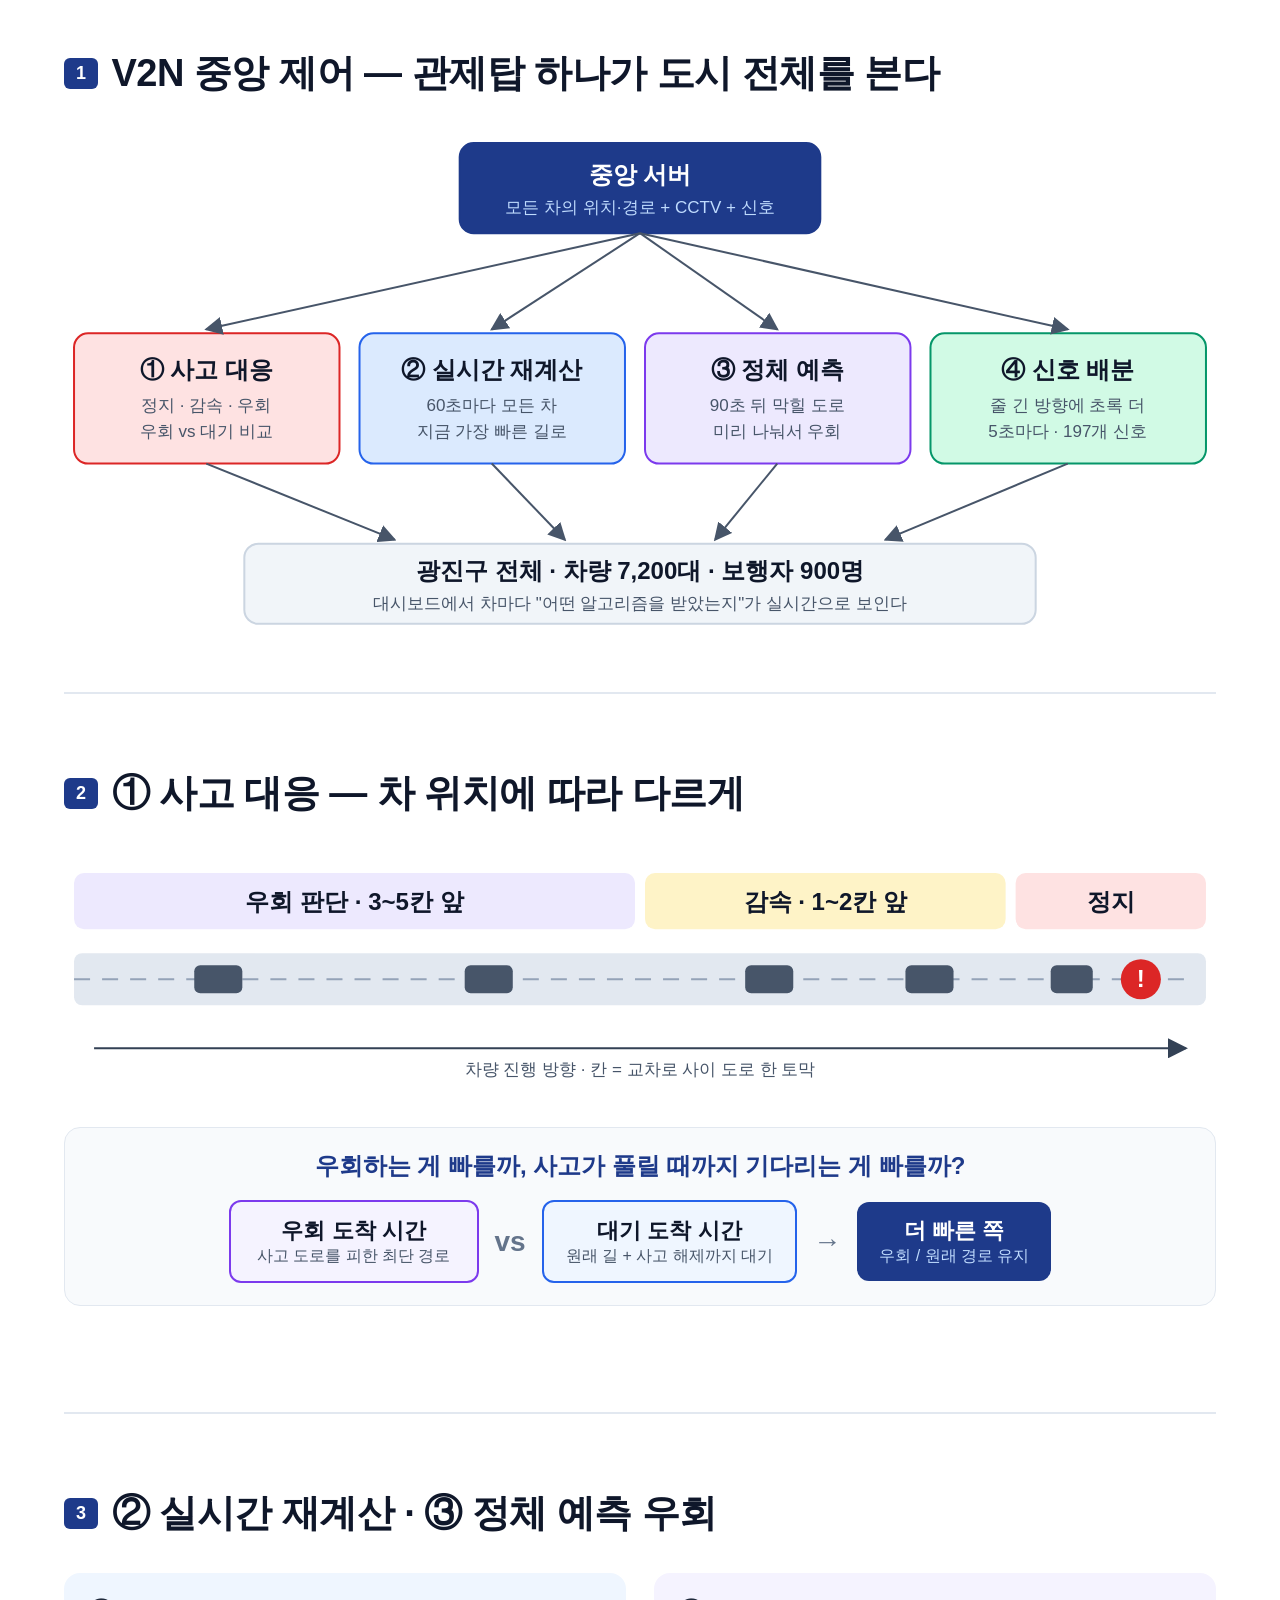
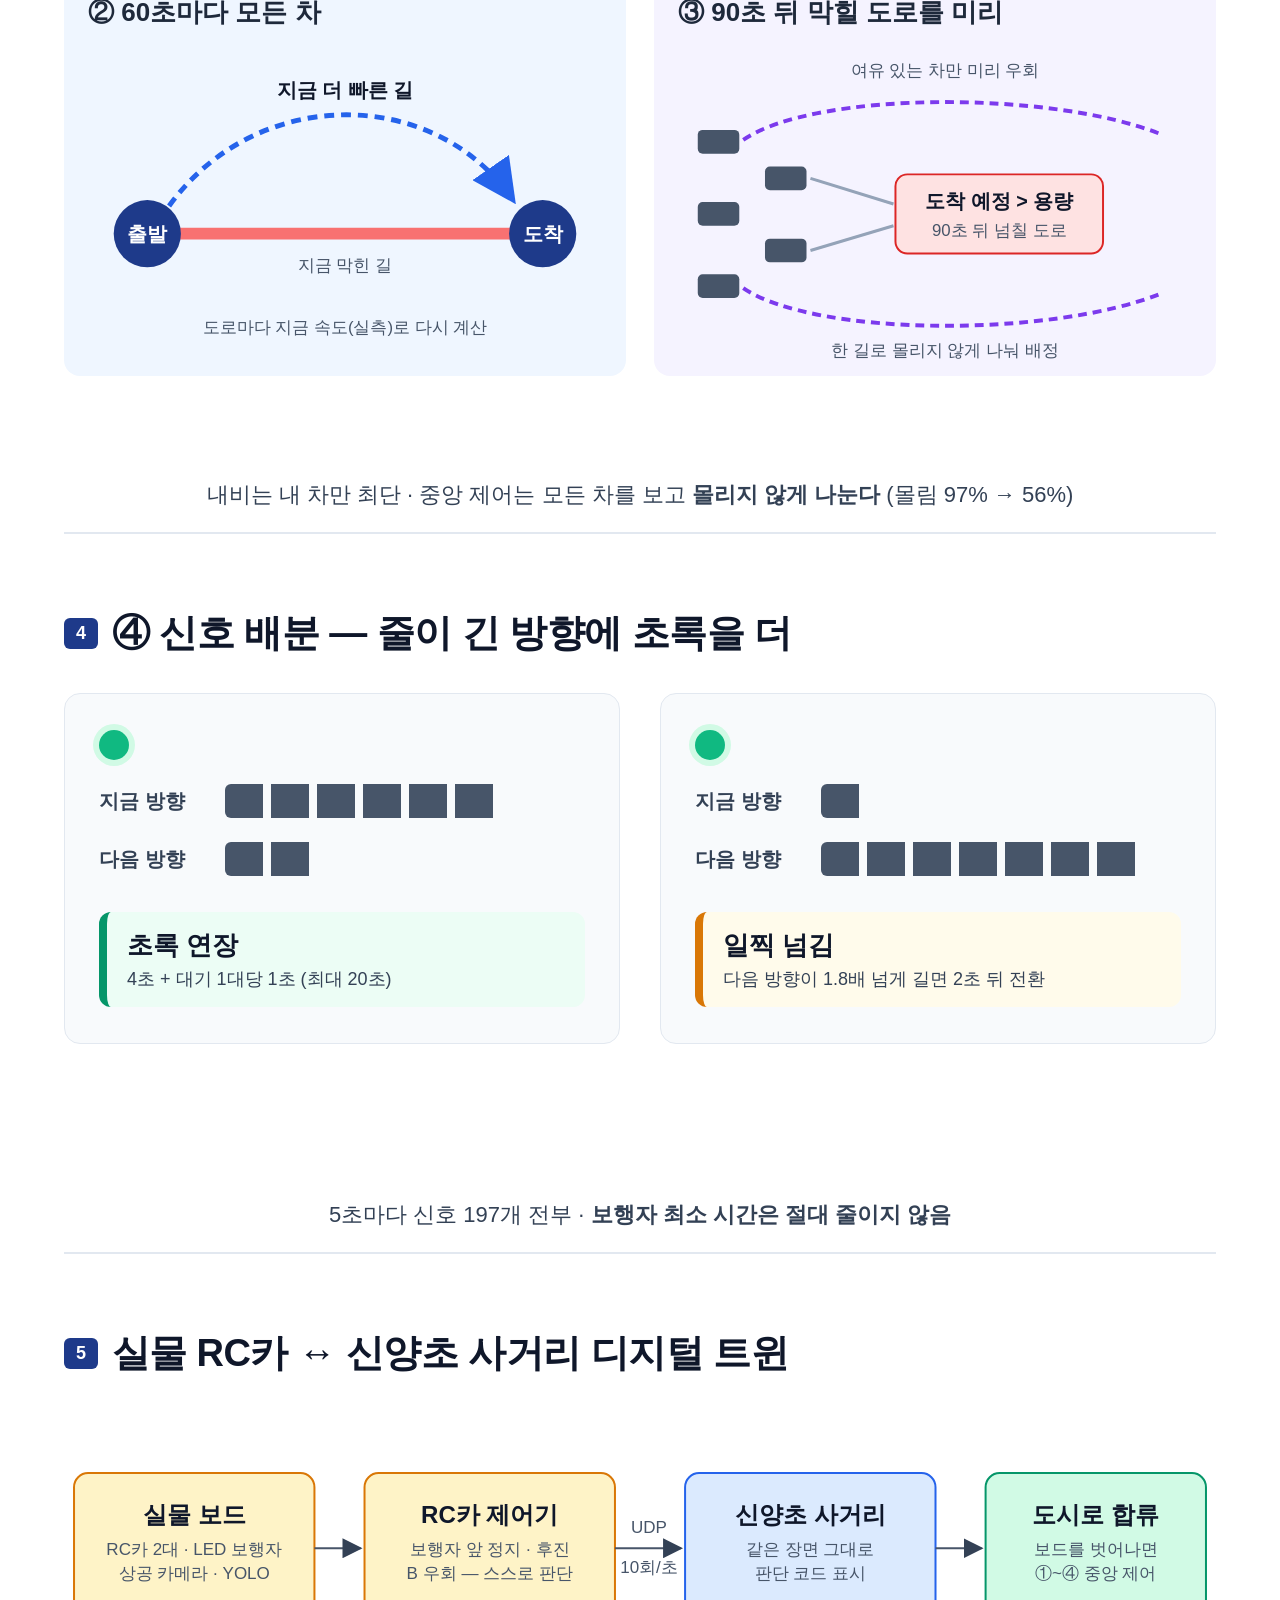
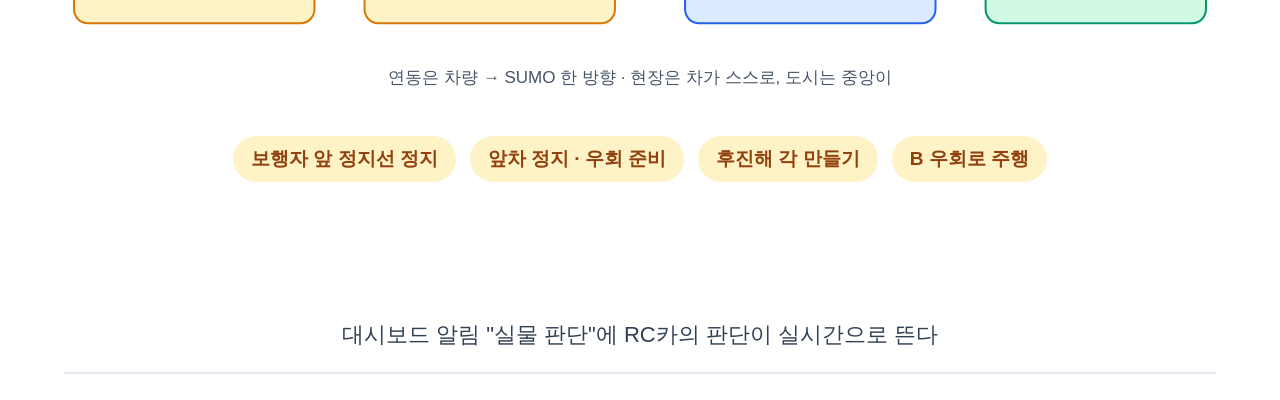
==== docs/presentation/src/central_algorithms.html @ 8c6a4bfc "최종 공식 실험(사고를 양쪽 조건에 동일하게) + 발표용 알고리즘·통계 PDF - baseline에도 같은 사고 규칙 적용(apply_accident_blockage) - 전에는 " ====
<!doctype html>
<html lang="ko">
<head>
<meta charset="utf-8">
<title>V2N 중앙 제어 알고리즘 (시연용)</title>
<link rel="stylesheet" href="slides.css">
<link rel="stylesheet" href="demo.css">
</head>
<body>

<!-- 1. 한눈에 -->
<section class="slide">
  <h2><span class="num">1</span>V2N 중앙 제어 — 관제탑 하나가 도시 전체를 본다</h2>
  <svg viewBox="0 0 1150 520" class="diagram">
    <defs><marker id="a" markerWidth="9" markerHeight="9" refX="8" refY="4.5" orient="auto"><path d="M0,0 L9,4.5 L0,9 z" fill="#475569"/></marker></defs>
    <rect x="395" y="10" width="360" height="90" rx="14" class="box dark"/>
    <text x="575" y="50" class="t w big">중앙 서버</text>
    <text x="575" y="80" class="t ws">모든 차의 위치·경로 + CCTV + 신호</text>
    <g>
      <rect x="10" y="200" width="265" height="130" rx="14" class="box c-red"/>
      <text x="142" y="245" class="t big">① 사고 대응</text>
      <text x="142" y="278" class="t s">정지 · 감속 · 우회</text>
      <text x="142" y="303" class="t s">우회 vs 대기 비교</text>
      <rect x="295" y="200" width="265" height="130" rx="14" class="box c-blue"/>
      <text x="427" y="245" class="t big">② 실시간 재계산</text>
      <text x="427" y="278" class="t s">60초마다 모든 차</text>
      <text x="427" y="303" class="t s">지금 가장 빠른 길로</text>
      <rect x="580" y="200" width="265" height="130" rx="14" class="box c-purple"/>
      <text x="712" y="245" class="t big">③ 정체 예측</text>
      <text x="712" y="278" class="t s">90초 뒤 막힐 도로</text>
      <text x="712" y="303" class="t s">미리 나눠서 우회</text>
      <rect x="865" y="200" width="275" height="130" rx="14" class="box c-green"/>
      <text x="1002" y="245" class="t big">④ 신호 배분</text>
      <text x="1002" y="278" class="t s">줄 긴 방향에 초록 더</text>
      <text x="1002" y="303" class="t s">5초마다 · 197개 신호</text>
    </g>
    <path d="M575,100 L142,196" class="ln" marker-end="url(#a)"/>
    <path d="M575,100 L427,196" class="ln" marker-end="url(#a)"/>
    <path d="M575,100 L712,196" class="ln" marker-end="url(#a)"/>
    <path d="M575,100 L1002,196" class="ln" marker-end="url(#a)"/>
    <rect x="180" y="410" width="790" height="80" rx="14" class="box light"/>
    <text x="575" y="445" class="t big">광진구 전체 · 차량 7,200대 · 보행자 900명</text>
    <text x="575" y="475" class="t s">대시보드에서 차마다 "어떤 알고리즘을 받았는지"가 실시간으로 보인다</text>
    <path d="M142,330 L330,406" class="ln" marker-end="url(#a)"/>
    <path d="M427,330 L500,406" class="ln" marker-end="url(#a)"/>
    <path d="M712,330 L650,406" class="ln" marker-end="url(#a)"/>
    <path d="M1002,330 L820,406" class="ln" marker-end="url(#a)"/>
  </svg>
</section>

<!-- 2. 사고 대응 -->
<section class="slide">
  <h2><span class="num">2</span>① 사고 대응 — 차 위치에 따라 다르게</h2>
  <svg viewBox="0 0 1150 230" class="diagram">
    <defs><marker id="b" markerWidth="10" markerHeight="10" refX="9" refY="5" orient="auto"><path d="M0,0 L10,5 L0,10 z" fill="#334155"/></marker></defs>
    <rect x="10" y="20" width="560" height="56" rx="10" fill="#ede9fe"/><text x="290" y="57" class="t big" fill="#6d28d9">우회 판단 · 3~5칸 앞</text>
    <rect x="580" y="20" width="360" height="56" rx="10" fill="#fef3c7"/><text x="760" y="57" class="t big" fill="#b45309">감속 · 1~2칸 앞</text>
    <rect x="950" y="20" width="190" height="56" rx="10" fill="#fee2e2"/><text x="1045" y="57" class="t big" fill="#b91c1c">정지</text>
    <rect x="10" y="100" width="1130" height="52" rx="8" fill="#e2e8f0"/>
    <line x1="10" y1="126" x2="1130" y2="126" stroke="#94a3b8" stroke-dasharray="16 12" stroke-width="2"/>
    <g fill="#475569"><rect x="130" y="112" width="48" height="28" rx="6"/><rect x="400" y="112" width="48" height="28" rx="6"/><rect x="680" y="112" width="48" height="28" rx="6"/><rect x="840" y="112" width="48" height="28" rx="6"/><rect x="985" y="112" width="42" height="28" rx="6"/></g>
    <circle cx="1075" cy="126" r="20" fill="#dc2626"/><text x="1075" y="134" class="t w big">!</text>
    <path d="M30,195 L1120,195" stroke="#334155" stroke-width="2" marker-end="url(#b)"/>
    <text x="575" y="222" class="t s">차량 진행 방향 · 칸 = 교차로 사이 도로 한 토막</text>
  </svg>
  <div class="decide">
    <div class="d-q">우회하는 게 빠를까, 사고가 풀릴 때까지 기다리는 게 빠를까?</div>
    <div class="d-row">
      <div class="d-box c-purple"><b>우회 도착 시간</b><span>사고 도로를 피한 최단 경로</span></div>
      <div class="d-vs">vs</div>
      <div class="d-box c-blue"><b>대기 도착 시간</b><span>원래 길 + 사고 해제까지 대기</span></div>
      <div class="d-arrow">→</div>
      <div class="d-res"><b>더 빠른 쪽</b><span>우회 / 원래 경로 유지</span></div>
    </div>
  </div>
</section>

<!-- 3. 경로: 재계산 + 예측 -->
<section class="slide">
  <h2><span class="num">3</span>② 실시간 재계산 · ③ 정체 예측 우회</h2>
  <div class="cols">
    <div class="col-6 panel c-blue-l">
      <h3>② 60초마다 모든 차</h3>
      <svg viewBox="0 0 520 330" class="diagram">
        <defs><marker id="c" markerWidth="9" markerHeight="9" refX="8" refY="4.5" orient="auto"><path d="M0,0 L9,4.5 L0,9 z" fill="#2563eb"/></marker></defs>
        <path d="M80,200 L440,200" stroke="#f87171" stroke-width="12" fill="none"/>
        <text x="260" y="238" class="t s">지금 막힌 길</text>
        <path d="M82,172 C170,50 350,50 430,166" stroke="#2563eb" stroke-width="5" fill="none" stroke-dasharray="10 7" marker-end="url(#c)"/>
        <text x="260" y="62" class="t" fill="#2563eb">지금 더 빠른 길</text>
        <circle cx="60" cy="200" r="34" fill="#1e3a8a"/><text x="60" y="207" class="t w">출발</text>
        <circle cx="460" cy="200" r="34" fill="#1e3a8a"/><text x="460" y="207" class="t w">도착</text>
        <text x="260" y="300" class="t s">도로마다 지금 속도(실측)로 다시 계산</text>
      </svg>
    </div>
    <div class="col-6 panel c-purple-l">
      <h3>③ 90초 뒤 막힐 도로를 미리</h3>
      <svg viewBox="0 0 520 330" class="diagram">
        <text x="270" y="40" class="t s" fill="#6d28d9">여유 있는 차만 미리 우회</text>
        <path d="M66,105 C140,55 380,55 490,100" stroke="#7c3aed" stroke-width="4" fill="none" stroke-dasharray="9 6"/>
        <path d="M66,255 C140,305 380,305 490,260" stroke="#7c3aed" stroke-width="4" fill="none" stroke-dasharray="9 6"/>
        <g fill="#475569"><rect x="20" y="95" width="42" height="24" rx="5"/><rect x="20" y="168" width="42" height="24" rx="5"/><rect x="20" y="241" width="42" height="24" rx="5"/><rect x="88" y="132" width="42" height="24" rx="5"/><rect x="88" y="205" width="42" height="24" rx="5"/></g>
        <path d="M134,144 L218,170" stroke="#94a3b8" stroke-width="3"/><path d="M134,217 L218,192" stroke="#94a3b8" stroke-width="3"/>
        <rect x="220" y="140" width="210" height="80" rx="12" fill="#fee2e2" stroke="#dc2626" stroke-width="2"/>
        <text x="325" y="174" class="t">도착 예정 &gt; 용량</text><text x="325" y="202" class="t s">90초 뒤 넘칠 도로</text>
        <text x="270" y="324" class="t s" fill="#6d28d9">한 길로 몰리지 않게 나눠 배정</text>
      </svg>
    </div>
  </div>
  <p class="foot">내비는 내 차만 최단 · 중앙 제어는 모든 차를 보고 <b>몰리지 않게 나눈다</b> (몰림 97% → 56%)</p>
</section>

<!-- 4. 신호 -->
<section class="slide">
  <h2><span class="num">4</span>④ 신호 배분 — 줄이 긴 방향에 초록을 더</h2>
  <div class="sig">
    <div class="sig-case">
      <div class="lights"><i class="g"></i></div>
      <div class="queue"><span>지금 방향</span><b class="q q6"></b></div>
      <div class="queue"><span>다음 방향</span><b class="q q2"></b></div>
      <div class="res c-green"><b>초록 연장</b><span>4초 + 대기 1대당 1초 (최대 20초)</span></div>
    </div>
    <div class="sig-case">
      <div class="lights"><i class="g"></i></div>
      <div class="queue"><span>지금 방향</span><b class="q q1"></b></div>
      <div class="queue"><span>다음 방향</span><b class="q q7"></b></div>
      <div class="res c-amber"><b>일찍 넘김</b><span>다음 방향이 1.8배 넘게 길면 2초 뒤 전환</span></div>
    </div>
  </div>
  <p class="foot">5초마다 신호 197개 전부 · <b>보행자 최소 시간은 절대 줄이지 않음</b></p>
</section>

<!-- 5. 실물 연동 -->
<section class="slide">
  <h2><span class="num">5</span>실물 RC카 ↔ 신양초 사거리 디지털 트윈</h2>
  <svg viewBox="0 0 1150 300" class="diagram">
    <defs><marker id="d" markerWidth="10" markerHeight="10" refX="9" refY="5" orient="auto"><path d="M0,0 L10,5 L0,10 z" fill="#334155"/></marker></defs>
    <rect x="10" y="60" width="240" height="150" rx="14" class="box c-amber"/>
    <text x="130" y="110" class="t big">실물 보드</text><text x="130" y="142" class="t s">RC카 2대 · LED 보행자</text><text x="130" y="166" class="t s">상공 카메라 · YOLO</text>
    <rect x="300" y="60" width="250" height="150" rx="14" class="box c-amber"/>
    <text x="425" y="110" class="t big">RC카 제어기</text><text x="425" y="142" class="t s">보행자 앞 정지 · 후진</text><text x="425" y="166" class="t s">B 우회 — 스스로 판단</text>
    <rect x="620" y="60" width="250" height="150" rx="14" class="box c-blue"/>
    <text x="745" y="110" class="t big">신양초 사거리</text><text x="745" y="142" class="t s">같은 장면 그대로</text><text x="745" y="166" class="t s">판단 코드 표시</text>
    <rect x="920" y="60" width="220" height="150" rx="14" class="box c-green"/>
    <text x="1030" y="110" class="t big">도시로 합류</text><text x="1030" y="142" class="t s">보드를 벗어나면</text><text x="1030" y="166" class="t s">①~④ 중앙 제어</text>
    <path d="M250,135 L296,135" class="ln" marker-end="url(#d)"/>
    <path d="M550,135 L616,135" class="ln" marker-end="url(#d)"/><text x="584" y="120" class="t s">UDP</text><text x="584" y="160" class="t s">10회/초</text>
    <path d="M870,135 L916,135" class="ln" marker-end="url(#d)"/>
    <text x="575" y="270" class="t s">연동은 차량 → SUMO 한 방향 · 현장은 차가 스스로, 도시는 중앙이</text>
  </svg>
  <div class="tags">
    <span>보행자 앞 정지선 정지</span><span>앞차 정지 · 우회 준비</span><span>후진해 각 만들기</span><span>B 우회로 주행</span>
  </div>
  <p class="foot">대시보드 알림 "실물 판단"에 RC카의 판단이 실시간으로 뜬다</p>
</section>

</body>
</html>
---- docs/presentation/src/slides.css ----
@page { size: 1280px 720px; margin: 0; }
* { box-sizing: border-box; }
html, body { margin: 0; padding: 0; }
body {
  font-family: "Malgun Gothic", "맑은 고딕", "NanumGothic", sans-serif;
  color: #0f172a; background: #fff;
  -webkit-print-color-adjust: exact; print-color-adjust: exact;
}
.slide {
  width: 1280px; height: 720px; padding: 48px 64px 40px;
  position: relative; overflow: hidden; page-break-after: always; break-after: page;
  background: #fff;
}
.slide::after {
  content: ""; position: absolute; left: 64px; right: 64px; bottom: 26px; height: 2px; background: #e2e8f0;
}
h1 { font-size: 60px; margin: 0 0 16px; letter-spacing: -1px; }
h2 { font-size: 34px; margin: 0 0 30px; letter-spacing: -0.5px; display: flex; align-items: center; gap: 14px; }
h2 .num { font-size: 15px; font-weight: 700; color: #fff; background: #1e3a8a; border-radius: 6px; padding: 4px 9px; }
h3 { font-size: 21px; margin: 0 0 12px; color: #1e293b; }
p { margin: 0 0 12px; font-size: 19px; line-height: 1.6; }
.lead { font-size: 22px; line-height: 1.6; color: #1e293b; margin-bottom: 18px; }
.note { font-size: 15px; color: #64748b; line-height: 1.5; margin-top: 10px; }
.center { text-align: center; }
.mt { margin-top: 24px; } .mt-s { margin-top: 14px; }
code { font-family: Consolas, monospace; font-size: 0.88em; background: #f1f5f9; padding: 1px 5px; border-radius: 4px; color: #334155; }
.r { color: #dc2626; } .g { color: #059669; }

.cols { display: flex; gap: 28px; }
.col-4 { flex: 1 1 0; } .col-5 { flex: 5 1 0; } .col-6 { flex: 6 1 0; } .col-7 { flex: 7 1 0; }

.card { border: 1px solid #e2e8f0; border-radius: 12px; padding: 22px 24px; background: #fff; }
.card p { font-size: 17.5px; line-height: 1.6; }
.card.soft { background: #f8fafc; }
.bl-red { border-left: 6px solid #dc2626; } .bl-amber { border-left: 6px solid #d97706; } .bl-purple { border-left: 6px solid #7c3aed; }

ul.tight, ol.tight { margin: 0; padding-left: 22px; }
ul.tight li, ol.tight li { font-size: 19px; line-height: 1.6; margin-bottom: 10px; }
ol.steps { margin: 0; padding-left: 0; list-style: none; counter-reset: s; }
ol.steps li { counter-increment: s; position: relative; padding-left: 48px; font-size: 19px; line-height: 1.6; margin-bottom: 16px; }
ol.steps li::before { content: counter(s); position: absolute; left: 0; top: 0; width: 30px; height: 30px; border-radius: 50%; background: #1e3a8a; color: #fff; font-weight: 700; font-size: 15px; display: flex; align-items: center; justify-content: center; }

table { border-collapse: collapse; width: 100%; }
table.kv th { text-align: left; width: 76px; color: #1e3a8a; font-size: 18px; padding: 12px 0; vertical-align: top; }
table.kv td { font-size: 18px; padding: 12px 0; border-bottom: 1px solid #e2e8f0; line-height: 1.45; }
table.grid th { background: #1e3a8a; color: #fff; font-size: 17px; padding: 11px 12px; text-align: left; }
table.grid td { font-size: 17px; padding: 11px 12px; border-bottom: 1px solid #e2e8f0; line-height: 1.45; vertical-align: top; }
table.grid.big td { font-size: 18.5px; padding: 15px 12px; }
table.grid tr:nth-child(even) td { background: #f8fafc; }

/* 표지 */
.cover { background: linear-gradient(135deg, #0b1d4d 0%, #1e3a8a 60%, #2563eb 100%); color: #fff; }
.cover::after { display: none; }
.cover-inner { position: absolute; left: 90px; top: 150px; right: 90px; }
.cover .kicker { font-size: 18px; color: #bfdbfe; margin-bottom: 18px; }
.cover .subtitle { font-size: 24px; color: #dbeafe; }
.cover-stats { display: flex; gap: 22px; margin-top: 70px; }
.cover-stats div { background: rgba(255,255,255,0.12); border-radius: 12px; padding: 16px 22px; min-width: 190px; }
.cover-stats b { display: block; font-size: 32px; }
.cover-stats span { font-size: 15px; color: #dbeafe; }

/* 다이어그램 */
.diagram { width: 100%; height: auto; }
.diagram.wide { display: block; }
.diagram .t { font-family: "Malgun Gothic", sans-serif; font-size: 18px; font-weight: 700; text-anchor: middle; fill: #0f172a; }
.diagram .t.s { font-size: 14.5px; font-weight: 400; fill: #475569; }
.diagram .t.w { fill: #fff; } .diagram .t.ws { fill: #bfdbfe; font-size: 13.5px; font-weight: 400; }
.diagram .ln { stroke: #475569; stroke-width: 2; fill: none; }
.box { stroke-width: 2; }
.box.dark { fill: #1e3a8a; stroke: #1e3a8a; }
.box.light { fill: #f1f5f9; stroke: #cbd5e1; }
.box.c-red { fill: #fee2e2; stroke: #dc2626; } .box.c-blue { fill: #dbeafe; stroke: #2563eb; }
.box.c-purple { fill: #ede9fe; stroke: #7c3aed; } .box.c-green { fill: #d1fae5; stroke: #059669; }
.box.c-amber { fill: #fef3c7; stroke: #d97706; }

/* 파이프라인 */
.pipeline { display: flex; gap: 8px; }
.pipeline .step { flex: 1; background: #f1f5f9; border-radius: 10px; padding: 18px 8px 14px; text-align: center; border-top: 6px solid #94a3b8; min-height: 190px; }
.pipeline .step b { display: block; font-size: 26px; color: #1e3a8a; margin-bottom: 8px; }
.pipeline .step span { display: block; font-size: 17px; font-weight: 700; line-height: 1.4; }
.pipeline .step em { display: block; font-style: normal; font-size: 14px; color: #64748b; margin-top: 8px; }
.pipeline .step.c-red { border-top-color: #dc2626; background: #fef2f2; }
.pipeline .step.c-blue { border-top-color: #2563eb; background: #eff6ff; }
.pipeline .step.c-green { border-top-color: #059669; background: #ecfdf5; }
.pipeline .step.c-purple { border-top-color: #7c3aed; background: #f5f3ff; }

/* 수식 박스 */
.formula { background: #f8fafc; border: 1px solid #e2e8f0; border-radius: 12px; padding: 16px 18px; margin-bottom: 18px; }
.formula div { font-size: 18.5px; line-height: 1.6; margin-bottom: 8px; }
.formula .rule { margin: 6px 0 0; padding-top: 10px; border-top: 1px dashed #cbd5e1; font-weight: 700; color: #1e3a8a; }
.tag { display: inline-block; font-size: 13px; font-weight: 700; padding: 2px 8px; border-radius: 6px; margin-right: 6px; color: #fff; }
.tag.c-blue { background: #2563eb; } .tag.c-purple { background: #7c3aed; }

.bigstat { display: flex; align-items: center; gap: 16px; margin: 12px 0; }
.bigstat b { font-size: 42px; color: #1e3a8a; min-width: 105px; }
.bigstat span { font-size: 17.5px; line-height: 1.45; }

.bars .bar { display: flex; align-items: center; gap: 10px; margin: 10px 0; }
.bars .bar span { width: 64px; font-size: 14.5px; }
.bars .bar i { height: 22px; border-radius: 5px; display: block; }
.bars .bar b { font-size: 17px; }
.c-red-bg { background: #f87171; } .c-green-bg { background: #34d399; }

/* 요약 */
.sum-grid { display: grid; grid-template-columns: 1fr 1fr; gap: 20px; margin-top: 10px; }
.sum { border-radius: 14px; padding: 34px 32px; border-left: 8px solid; }
.sum b { display: block; font-size: 28px; margin-bottom: 8px; }
.sum span { font-size: 20px; line-height: 1.55; color: #334155; }
.sum.c-red { background: #fef2f2; border-color: #dc2626; } .sum.c-blue { background: #eff6ff; border-color: #2563eb; }
.sum.c-purple { background: #f5f3ff; border-color: #7c3aed; } .sum.c-green { background: #ecfdf5; border-color: #059669; }
---- docs/presentation/src/demo.css ----
/* 시연용 짧은 자료 - 글은 최소, 그림은 크게 */
.slide h2 { font-size: 38px; margin-bottom: 34px; }
.slide h2 .num { font-size: 18px; padding: 5px 12px; }
.diagram .t.big { font-size: 24px; }
.diagram .t { font-size: 20px; }
.diagram .t.s { font-size: 17px; }
.diagram .t.ws { font-size: 17px; }
.foot { position: absolute; left: 64px; right: 64px; bottom: 48px; text-align: center; font-size: 22px; color: #334155; margin: 0; }

.decide { margin-top: 40px; background: #f8fafc; border: 1px solid #e2e8f0; border-radius: 16px; padding: 22px 28px; }
.d-q { font-size: 24px; font-weight: 700; color: #1e3a8a; margin-bottom: 18px; text-align: center; }
.d-row { display: flex; align-items: center; gap: 16px; justify-content: center; }
.d-box { border-radius: 12px; padding: 14px 22px; text-align: center; border: 2px solid; min-width: 250px; }
.d-box.c-purple { background: #f5f3ff; border-color: #7c3aed; } .d-box.c-blue { background: #eff6ff; border-color: #2563eb; }
.d-box b, .d-res b { display: block; font-size: 22px; } .d-box span, .d-res span { font-size: 16px; color: #475569; }
.d-vs, .d-arrow { font-size: 28px; font-weight: 700; color: #64748b; }
.d-res { background: #1e3a8a; color: #fff; border-radius: 12px; padding: 14px 22px; text-align: center; }
.d-res span { color: #bfdbfe; }

.panel { border-radius: 16px; padding: 22px 24px 10px; }
.panel h3 { font-size: 26px; margin-bottom: 6px; }
.c-blue-l { background: #eff6ff; } .c-purple-l { background: #f5f3ff; }

.sig { display: flex; gap: 40px; margin-top: 10px; }
.sig-case { flex: 1; background: #f8fafc; border: 1px solid #e2e8f0; border-radius: 16px; padding: 36px 34px; }
.lights { display: flex; gap: 10px; margin-bottom: 22px; }
.lights i { width: 30px; height: 30px; border-radius: 50%; background: #10b981; box-shadow: 0 0 0 6px #d1fae5; }
.queue { display: flex; align-items: center; gap: 16px; margin: 24px 0; }
.queue span { width: 110px; font-size: 20px; font-weight: 700; color: #334155; }
.q { height: 34px; border-radius: 6px; background: repeating-linear-gradient(90deg, #475569 0 38px, transparent 38px 46px); display: block; }
.q1 { width: 46px; } .q2 { width: 92px; } .q6 { width: 276px; } .q7 { width: 322px; }
.res { margin-top: 36px; border-radius: 12px; padding: 16px 20px; border-left: 8px solid; }
.res b { display: block; font-size: 26px; margin-bottom: 4px; } .res span { font-size: 18px; color: #334155; }
.res.c-green { background: #ecfdf5; border-color: #059669; } .res.c-amber { background: #fffbeb; border-color: #d97706; }

.tags { display: flex; gap: 14px; justify-content: center; margin-top: 18px; }
.tags span { background: #fef3c7; color: #92400e; font-size: 19px; font-weight: 700; padding: 10px 18px; border-radius: 999px; }
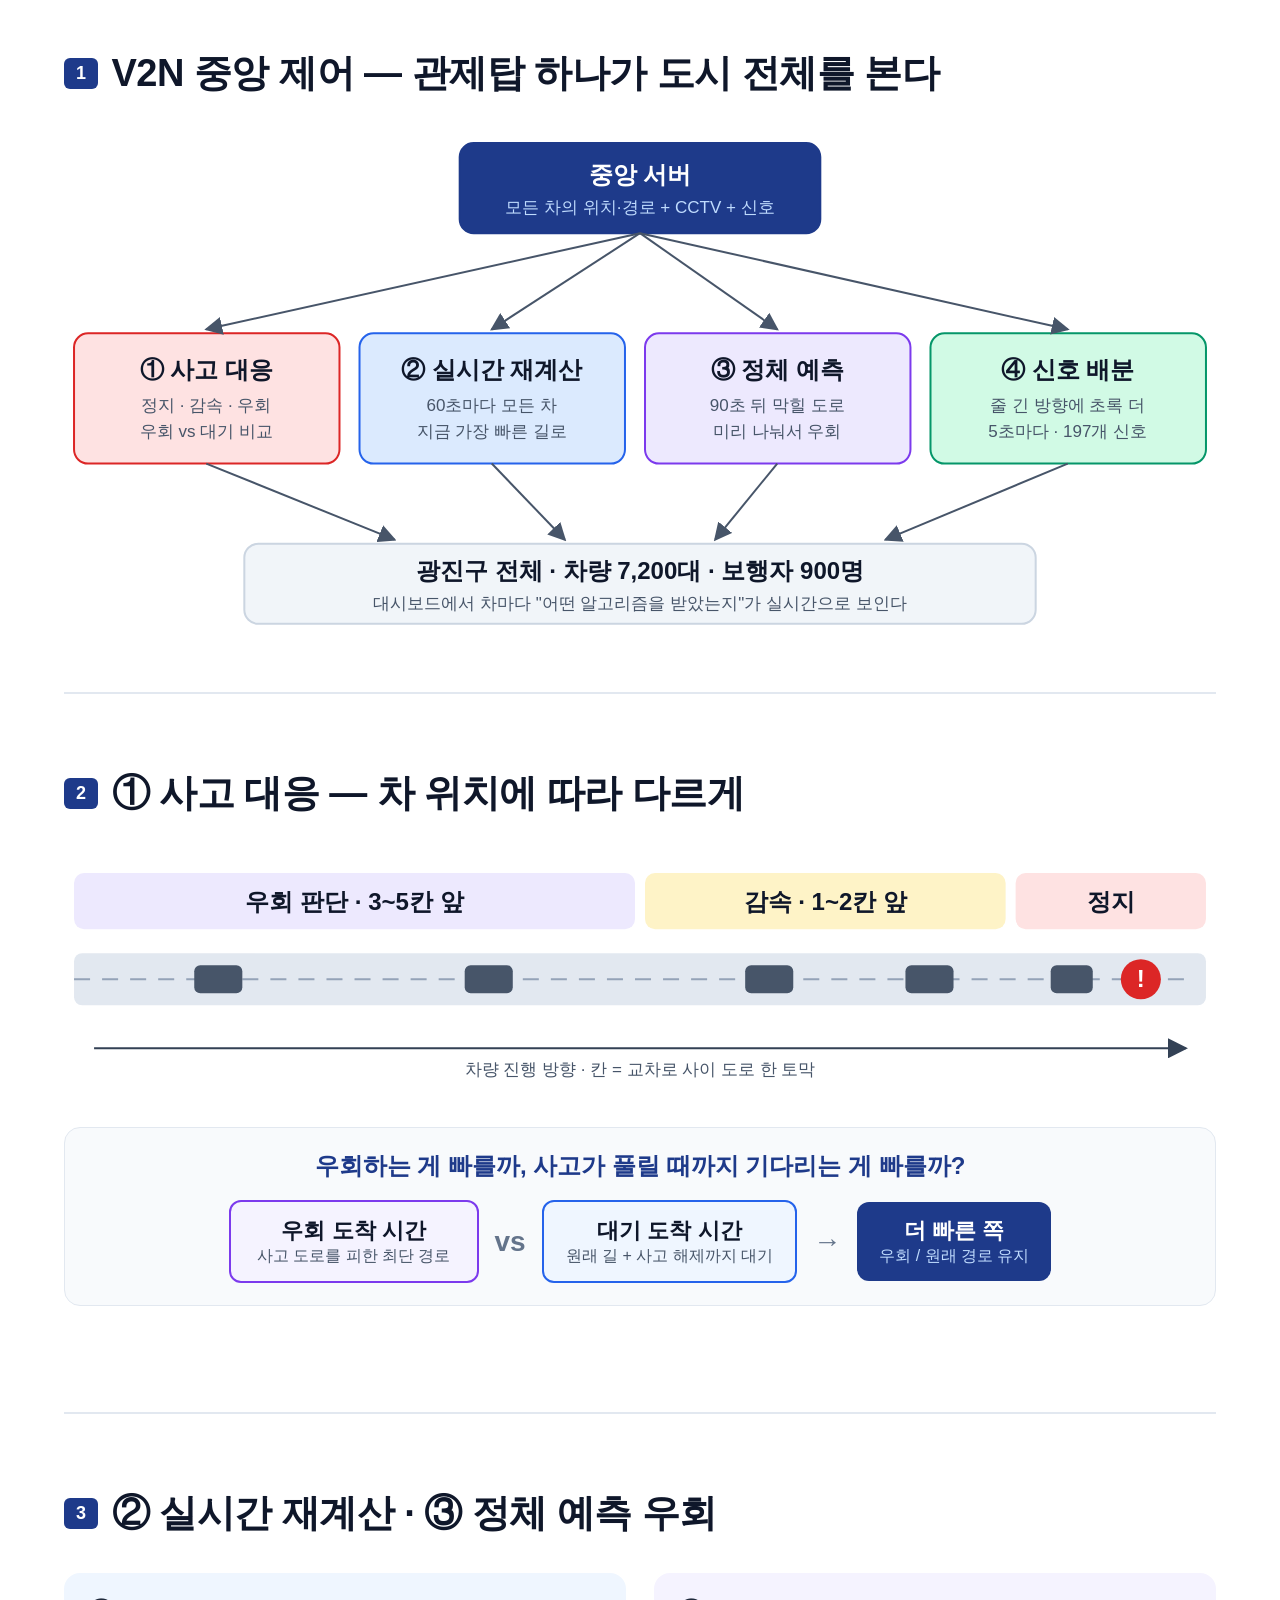
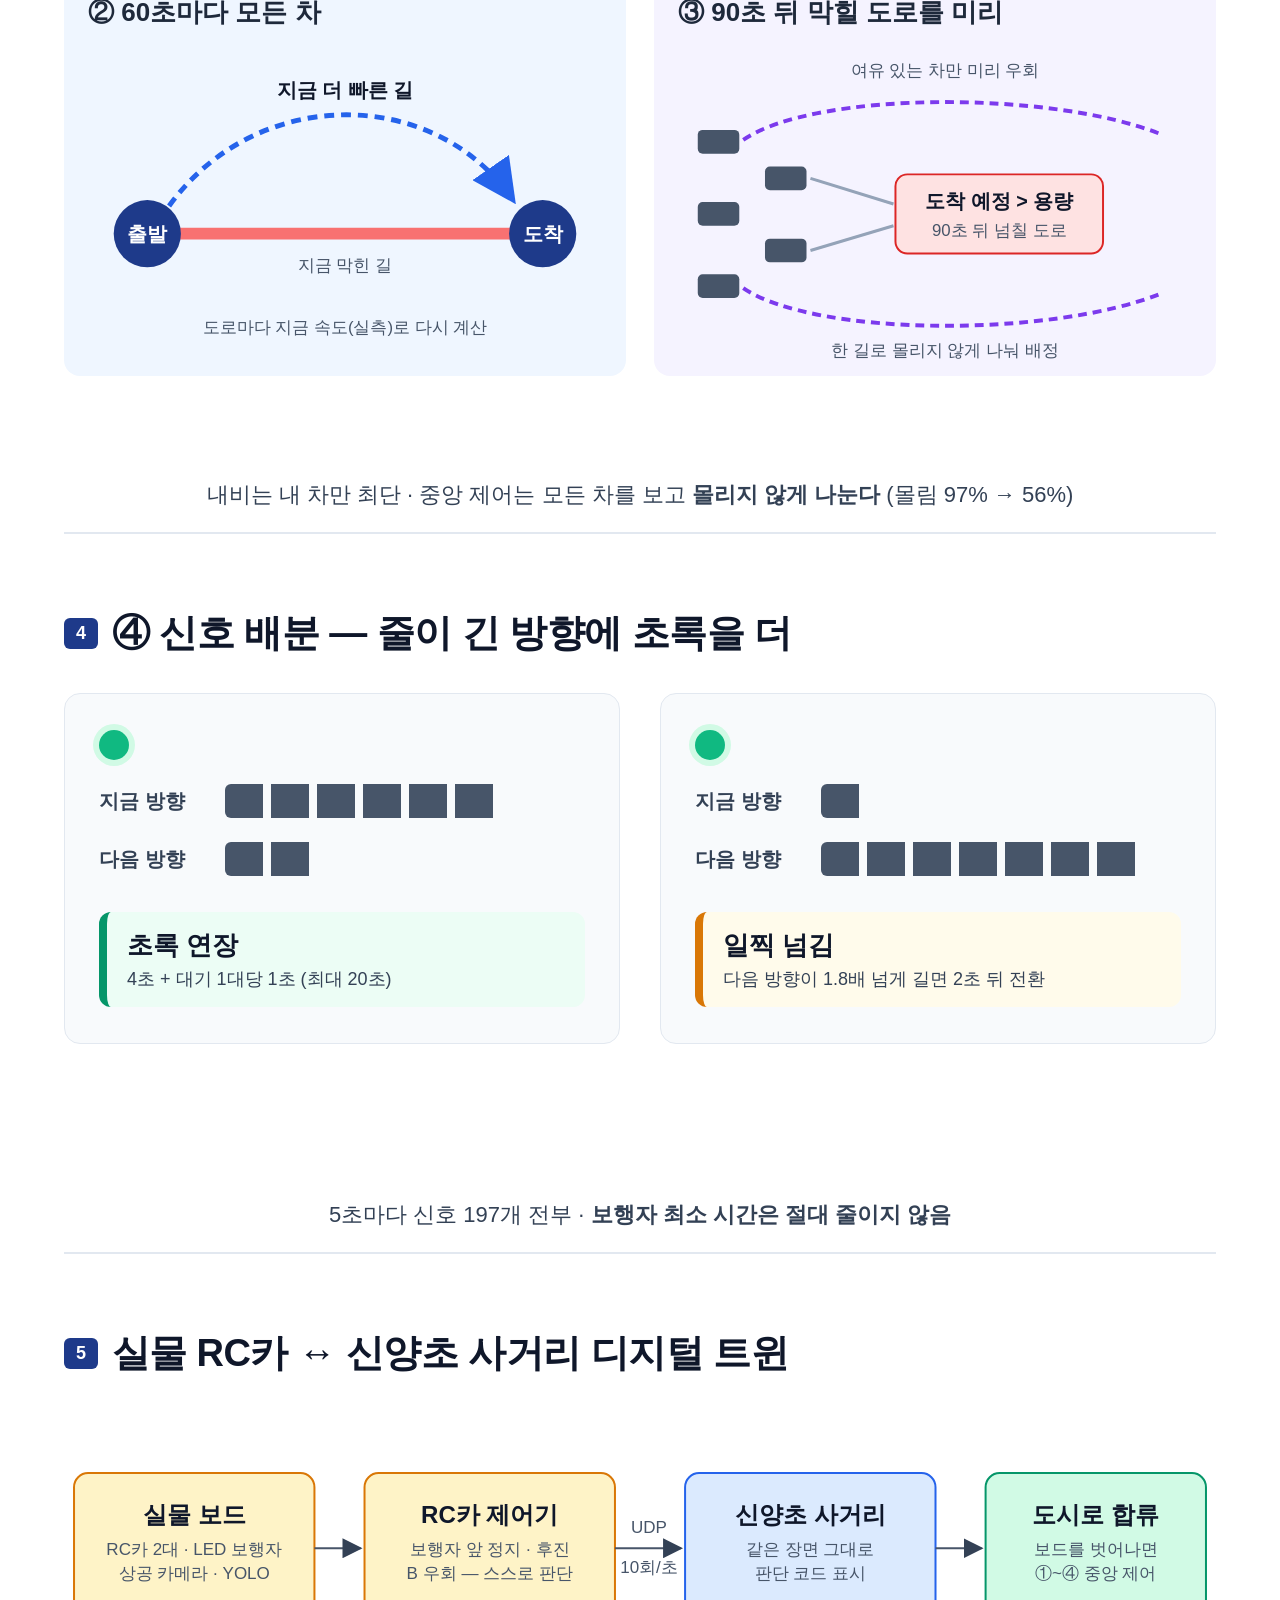
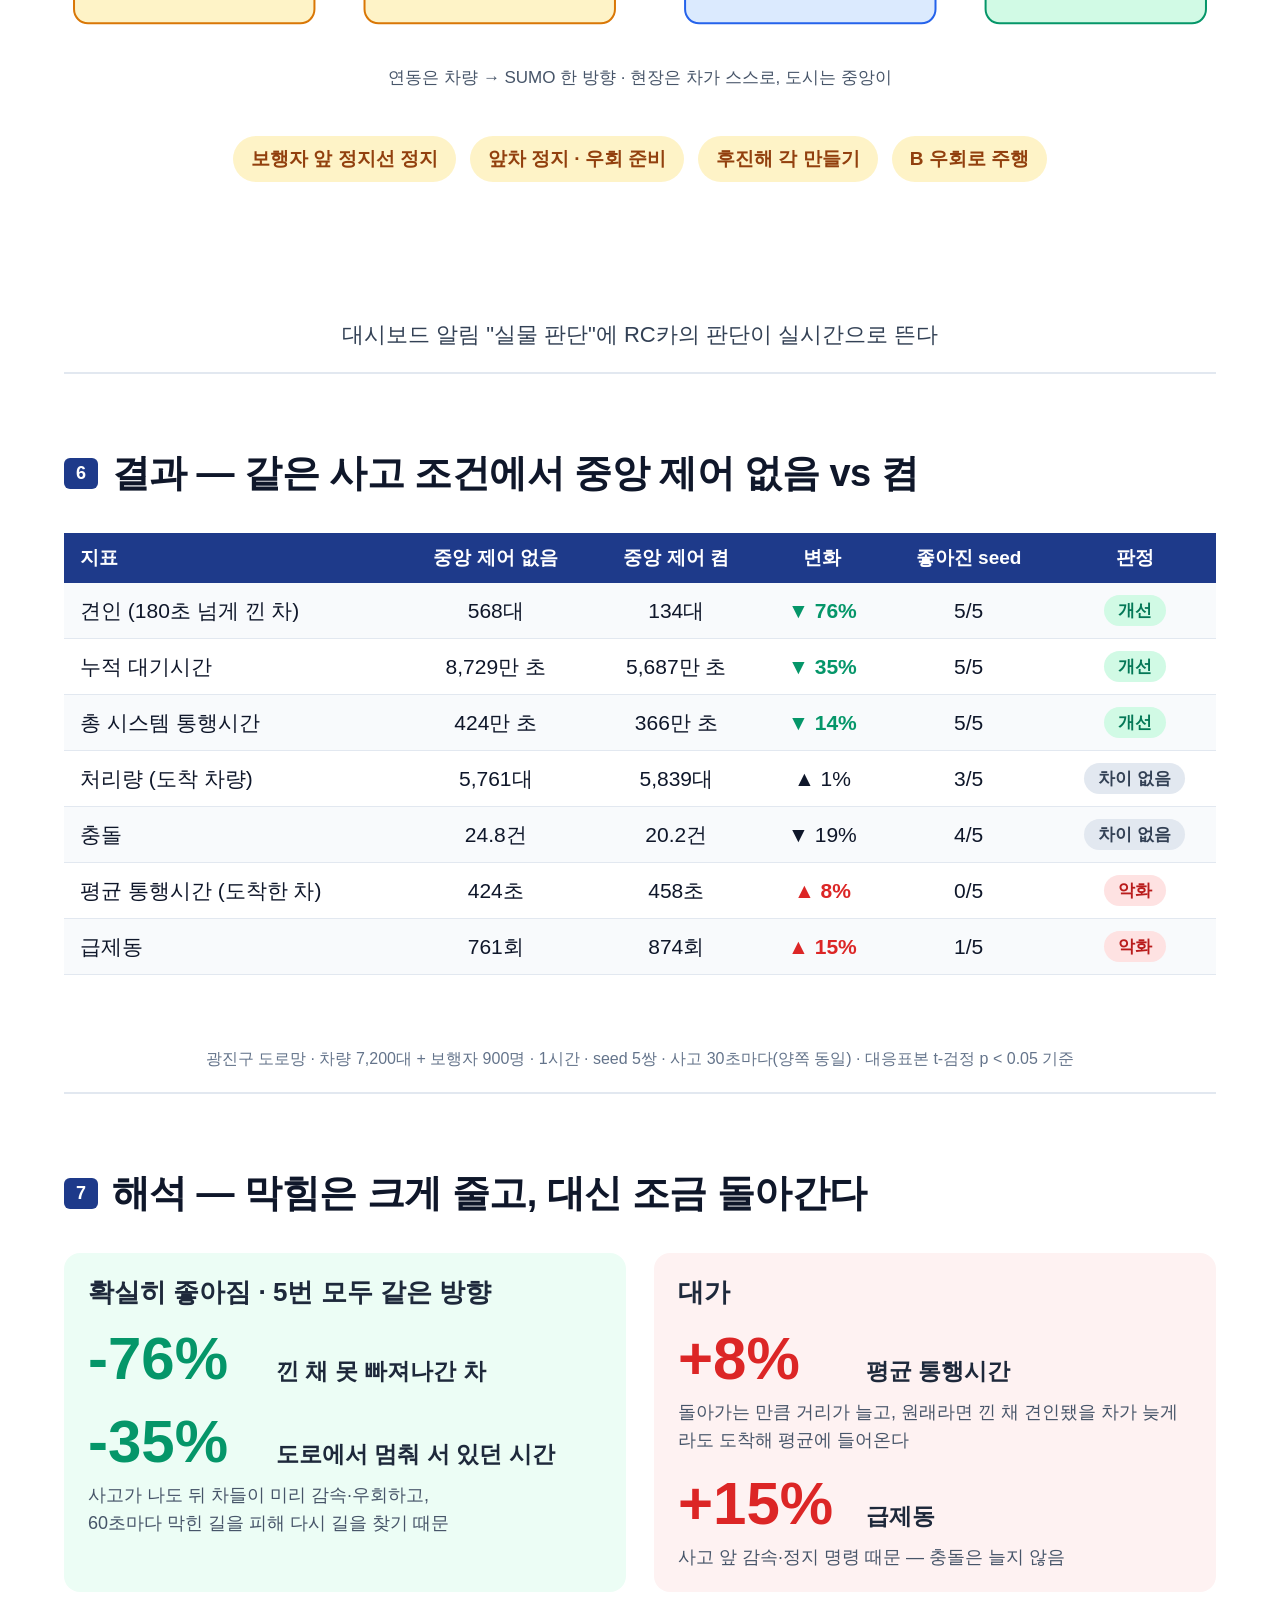
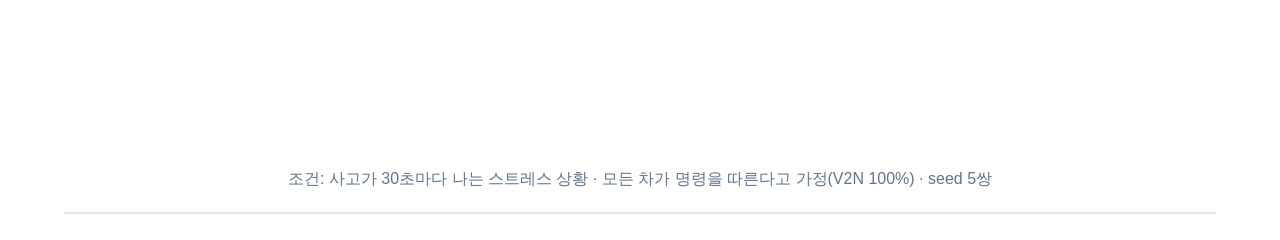
==== commit ec8ebdca: "시연용 알고리즘 자료 끝에 통계 비교표·결과 해석 2쪽 추가 Co-Authored-By: Claude Opus 5.5 <noreply@anthropic.com>" ====
--- a/docs/presentation/src/central_algorithms.html
+++ b/docs/presentation/src/central_algorithms.html
@@ -153,5 +153,42 @@
   <p class="foot">대시보드 알림 "실물 판단"에 RC카의 판단이 실시간으로 뜬다</p>
 </section>
 
+<!-- 6. 통계 비교표 -->
+<section class="slide">
+  <h2><span class="num">6</span>결과 — 같은 사고 조건에서 중앙 제어 없음 vs 켬</h2>
+  <table class="res-table">
+    <tr><th>지표</th><th>중앙 제어 없음</th><th>중앙 제어 켬</th><th>변화</th><th>좋아진 seed</th><th>판정</th></tr>
+    <tr><td>견인 (180초 넘게 낀 차)</td><td>568대</td><td>134대</td><td class="g">▼ 76%</td><td>5/5</td><td><span class="pill good">개선</span></td></tr>
+    <tr><td>누적 대기시간</td><td>8,729만 초</td><td>5,687만 초</td><td class="g">▼ 35%</td><td>5/5</td><td><span class="pill good">개선</span></td></tr>
+    <tr><td>총 시스템 통행시간</td><td>424만 초</td><td>366만 초</td><td class="g">▼ 14%</td><td>5/5</td><td><span class="pill good">개선</span></td></tr>
+    <tr><td>처리량 (도착 차량)</td><td>5,761대</td><td>5,839대</td><td>▲ 1%</td><td>3/5</td><td><span class="pill neutral">차이 없음</span></td></tr>
+    <tr><td>충돌</td><td>24.8건</td><td>20.2건</td><td>▼ 19%</td><td>4/5</td><td><span class="pill neutral">차이 없음</span></td></tr>
+    <tr><td>평균 통행시간 (도착한 차)</td><td>424초</td><td>458초</td><td class="r">▲ 8%</td><td>0/5</td><td><span class="pill bad">악화</span></td></tr>
+    <tr><td>급제동</td><td>761회</td><td>874회</td><td class="r">▲ 15%</td><td>1/5</td><td><span class="pill bad">악화</span></td></tr>
+  </table>
+  <p class="foot small">광진구 도로망 · 차량 7,200대 + 보행자 900명 · 1시간 · seed 5쌍 · 사고 30초마다(양쪽 동일) · 대응표본 t-검정 p &lt; 0.05 기준</p>
+</section>
+
+<!-- 7. 결과 해석 -->
+<section class="slide">
+  <h2><span class="num">7</span>해석 — 막힘은 크게 줄고, 대신 조금 돌아간다</h2>
+  <div class="cols">
+    <div class="col-6 panel good-l">
+      <h3>확실히 좋아짐 · 5번 모두 같은 방향</h3>
+      <div class="big"><b>-76%</b><span>낀 채 못 빠져나간 차</span></div>
+      <div class="big"><b>-35%</b><span>도로에서 멈춰 서 있던 시간</span></div>
+      <p class="why">사고가 나도 뒤 차들이 미리 감속·우회하고,<br>60초마다 막힌 길을 피해 다시 길을 찾기 때문</p>
+    </div>
+    <div class="col-6 panel bad-l">
+      <h3>대가</h3>
+      <div class="big r"><b>+8%</b><span>평균 통행시간</span></div>
+      <p class="why">돌아가는 만큼 거리가 늘고, 원래라면 낀 채 견인됐을 차가 늦게라도 도착해 평균에 들어온다</p>
+      <div class="big r"><b>+15%</b><span>급제동</span></div>
+      <p class="why">사고 앞 감속·정지 명령 때문 — 충돌은 늘지 않음</p>
+    </div>
+  </div>
+  <p class="foot small">조건: 사고가 30초마다 나는 스트레스 상황 · 모든 차가 명령을 따른다고 가정(V2N 100%) · seed 5쌍</p>
+</section>
+
 </body>
 </html>
--- a/docs/presentation/src/demo.css
+++ b/docs/presentation/src/demo.css
@@ -35,3 +35,21 @@
 
 .tags { display: flex; gap: 14px; justify-content: center; margin-top: 18px; }
 .tags span { background: #fef3c7; color: #92400e; font-size: 19px; font-weight: 700; padding: 10px 18px; border-radius: 999px; }
+
+/* 6·7쪽 결과 */
+.foot.small { font-size: 16px; color: #64748b; }
+.res-table { width: 100%; border-collapse: collapse; }
+.res-table th { background: #1e3a8a; color: #fff; font-size: 19px; padding: 12px 16px; text-align: center; }
+.res-table th:first-child, .res-table td:first-child { text-align: left; }
+.res-table td { font-size: 21px; padding: 12px 16px; border-bottom: 1px solid #e2e8f0; text-align: center; }
+.res-table tr:nth-child(even) td { background: #f8fafc; }
+.res-table td.g { color: #059669; font-weight: 700; } .res-table td.r { color: #dc2626; font-weight: 700; }
+.pill { display: inline-block; padding: 4px 14px; border-radius: 999px; font-size: 17px; font-weight: 700; }
+.pill.good { background: #d1fae5; color: #047857; } .pill.bad { background: #fee2e2; color: #b91c1c; }
+.pill.neutral { background: #e2e8f0; color: #334155; }
+.good-l { background: #ecfdf5; } .bad-l { background: #fef2f2; }
+.big { display: flex; align-items: baseline; gap: 18px; margin: 14px 0 6px; }
+.big b { font-size: 60px; color: #059669; min-width: 170px; }
+.big.r b { color: #dc2626; }
+.big span { font-size: 23px; font-weight: 700; color: #1e293b; }
+.why { font-size: 18px; color: #475569; line-height: 1.55; margin: 4px 0 10px; }
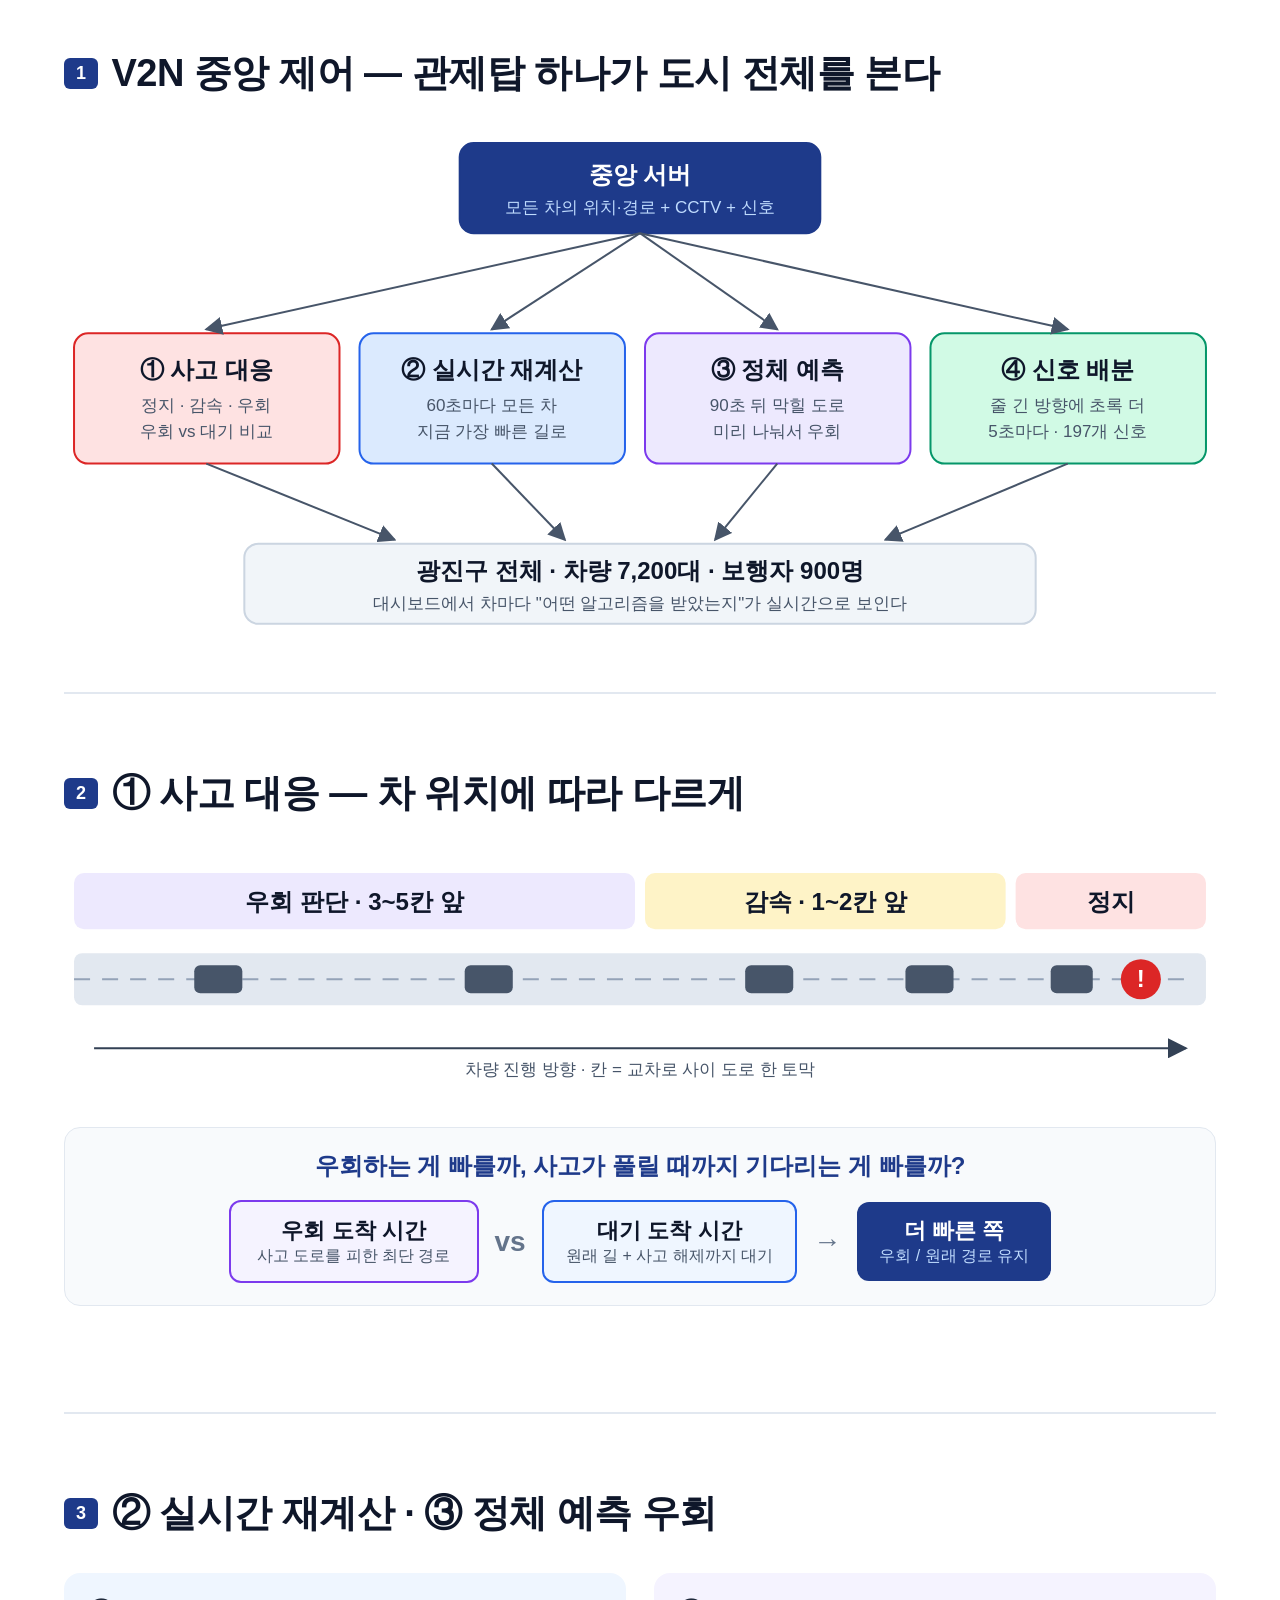
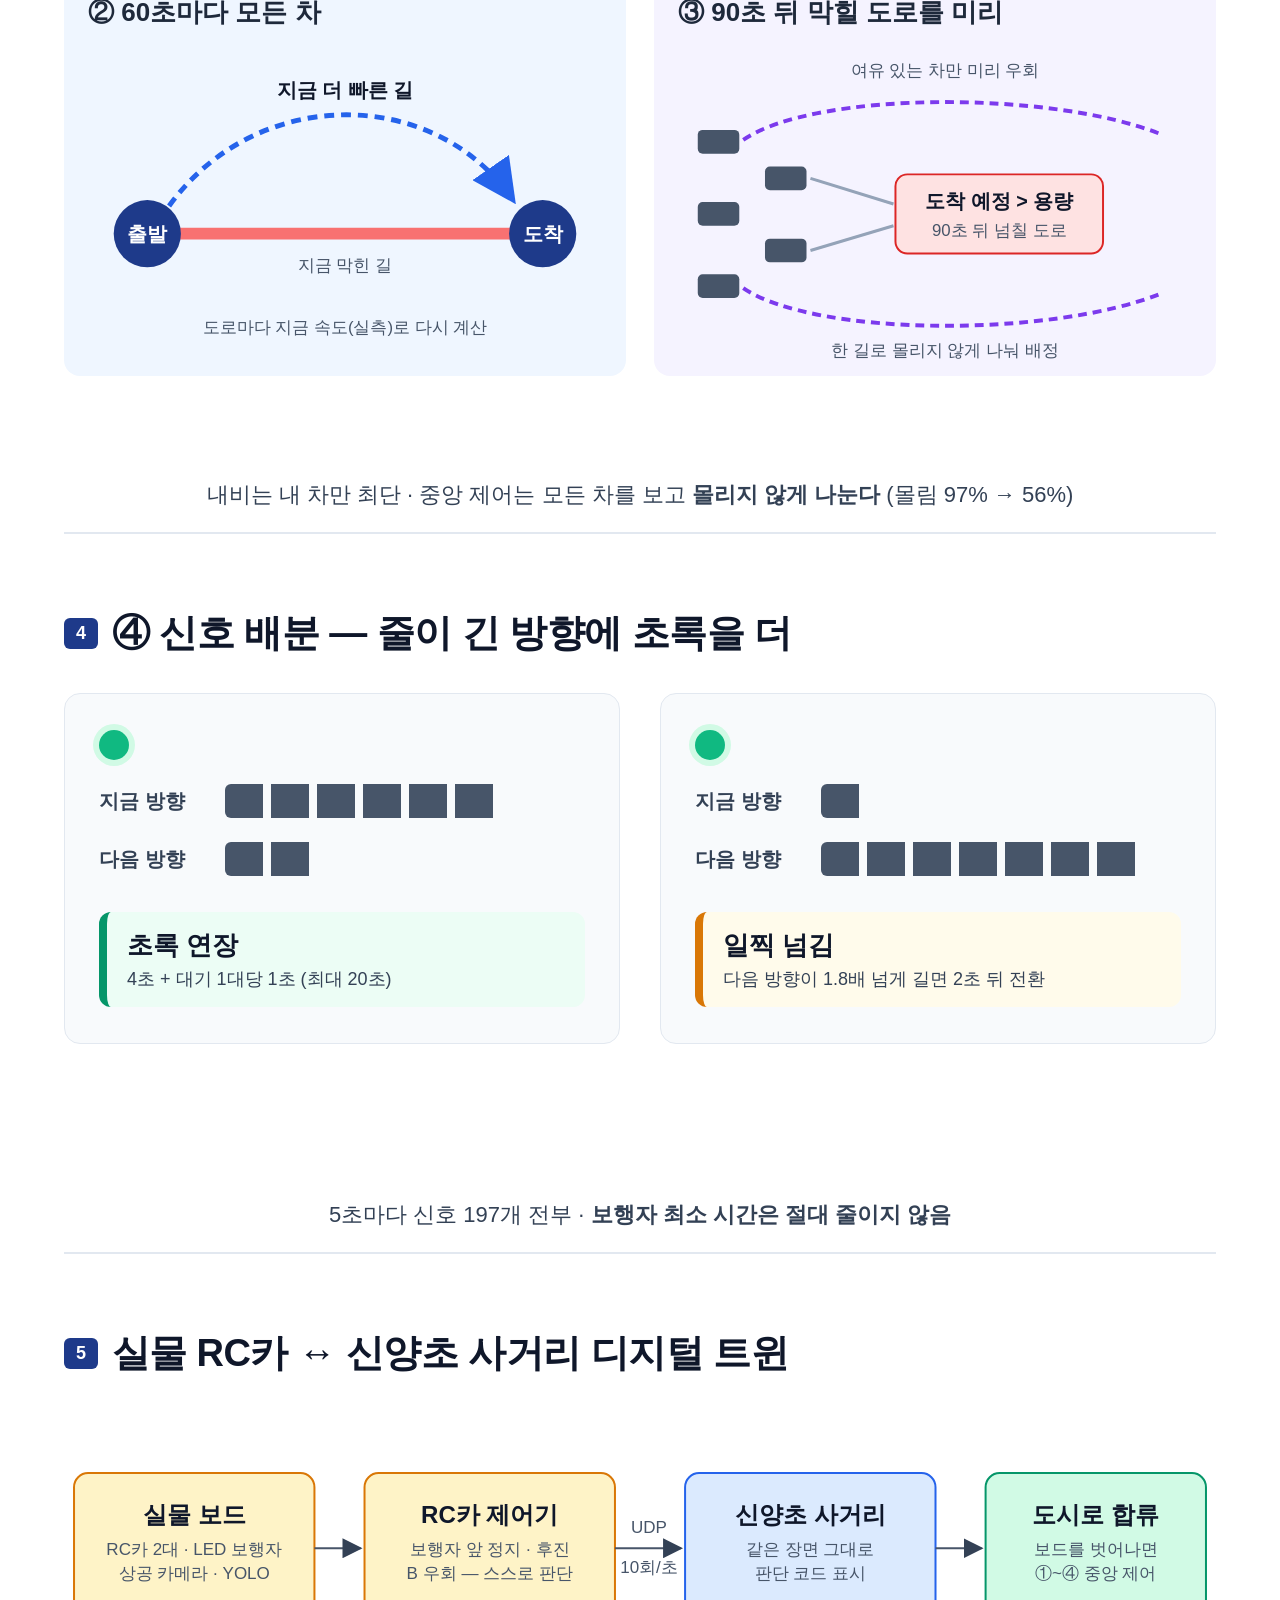
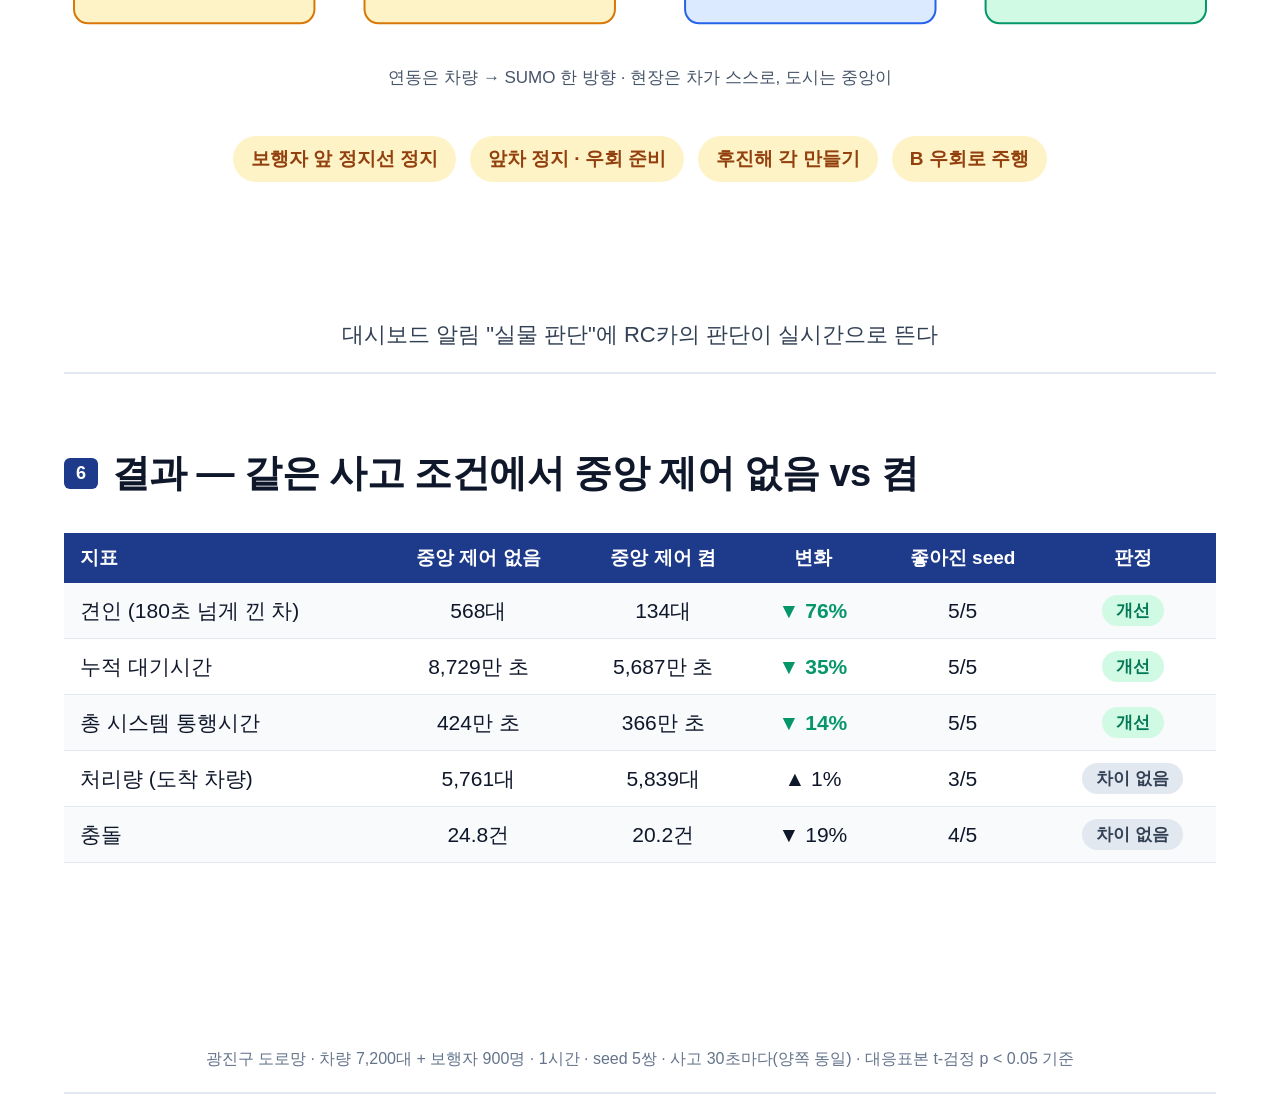
==== commit 81b26e50: "시연용 자료: 결과표에서 악화 지표 빼고 해석 슬라이드 제거(사용자 요청) Co-Authored-By: Claude Opus 5.5 <noreply@anthropic.com>" ====
--- a/docs/presentation/src/central_algorithms.html
+++ b/docs/presentation/src/central_algorithms.html
@@ -163,32 +163,10 @@
     <tr><td>총 시스템 통행시간</td><td>424만 초</td><td>366만 초</td><td class="g">▼ 14%</td><td>5/5</td><td><span class="pill good">개선</span></td></tr>
     <tr><td>처리량 (도착 차량)</td><td>5,761대</td><td>5,839대</td><td>▲ 1%</td><td>3/5</td><td><span class="pill neutral">차이 없음</span></td></tr>
     <tr><td>충돌</td><td>24.8건</td><td>20.2건</td><td>▼ 19%</td><td>4/5</td><td><span class="pill neutral">차이 없음</span></td></tr>
-    <tr><td>평균 통행시간 (도착한 차)</td><td>424초</td><td>458초</td><td class="r">▲ 8%</td><td>0/5</td><td><span class="pill bad">악화</span></td></tr>
-    <tr><td>급제동</td><td>761회</td><td>874회</td><td class="r">▲ 15%</td><td>1/5</td><td><span class="pill bad">악화</span></td></tr>
+
   </table>
   <p class="foot small">광진구 도로망 · 차량 7,200대 + 보행자 900명 · 1시간 · seed 5쌍 · 사고 30초마다(양쪽 동일) · 대응표본 t-검정 p &lt; 0.05 기준</p>
 </section>
 
-<!-- 7. 결과 해석 -->
-<section class="slide">
-  <h2><span class="num">7</span>해석 — 막힘은 크게 줄고, 대신 조금 돌아간다</h2>
-  <div class="cols">
-    <div class="col-6 panel good-l">
-      <h3>확실히 좋아짐 · 5번 모두 같은 방향</h3>
-      <div class="big"><b>-76%</b><span>낀 채 못 빠져나간 차</span></div>
-      <div class="big"><b>-35%</b><span>도로에서 멈춰 서 있던 시간</span></div>
-      <p class="why">사고가 나도 뒤 차들이 미리 감속·우회하고,<br>60초마다 막힌 길을 피해 다시 길을 찾기 때문</p>
-    </div>
-    <div class="col-6 panel bad-l">
-      <h3>대가</h3>
-      <div class="big r"><b>+8%</b><span>평균 통행시간</span></div>
-      <p class="why">돌아가는 만큼 거리가 늘고, 원래라면 낀 채 견인됐을 차가 늦게라도 도착해 평균에 들어온다</p>
-      <div class="big r"><b>+15%</b><span>급제동</span></div>
-      <p class="why">사고 앞 감속·정지 명령 때문 — 충돌은 늘지 않음</p>
-    </div>
-  </div>
-  <p class="foot small">조건: 사고가 30초마다 나는 스트레스 상황 · 모든 차가 명령을 따른다고 가정(V2N 100%) · seed 5쌍</p>
-</section>
-
 </body>
 </html>
